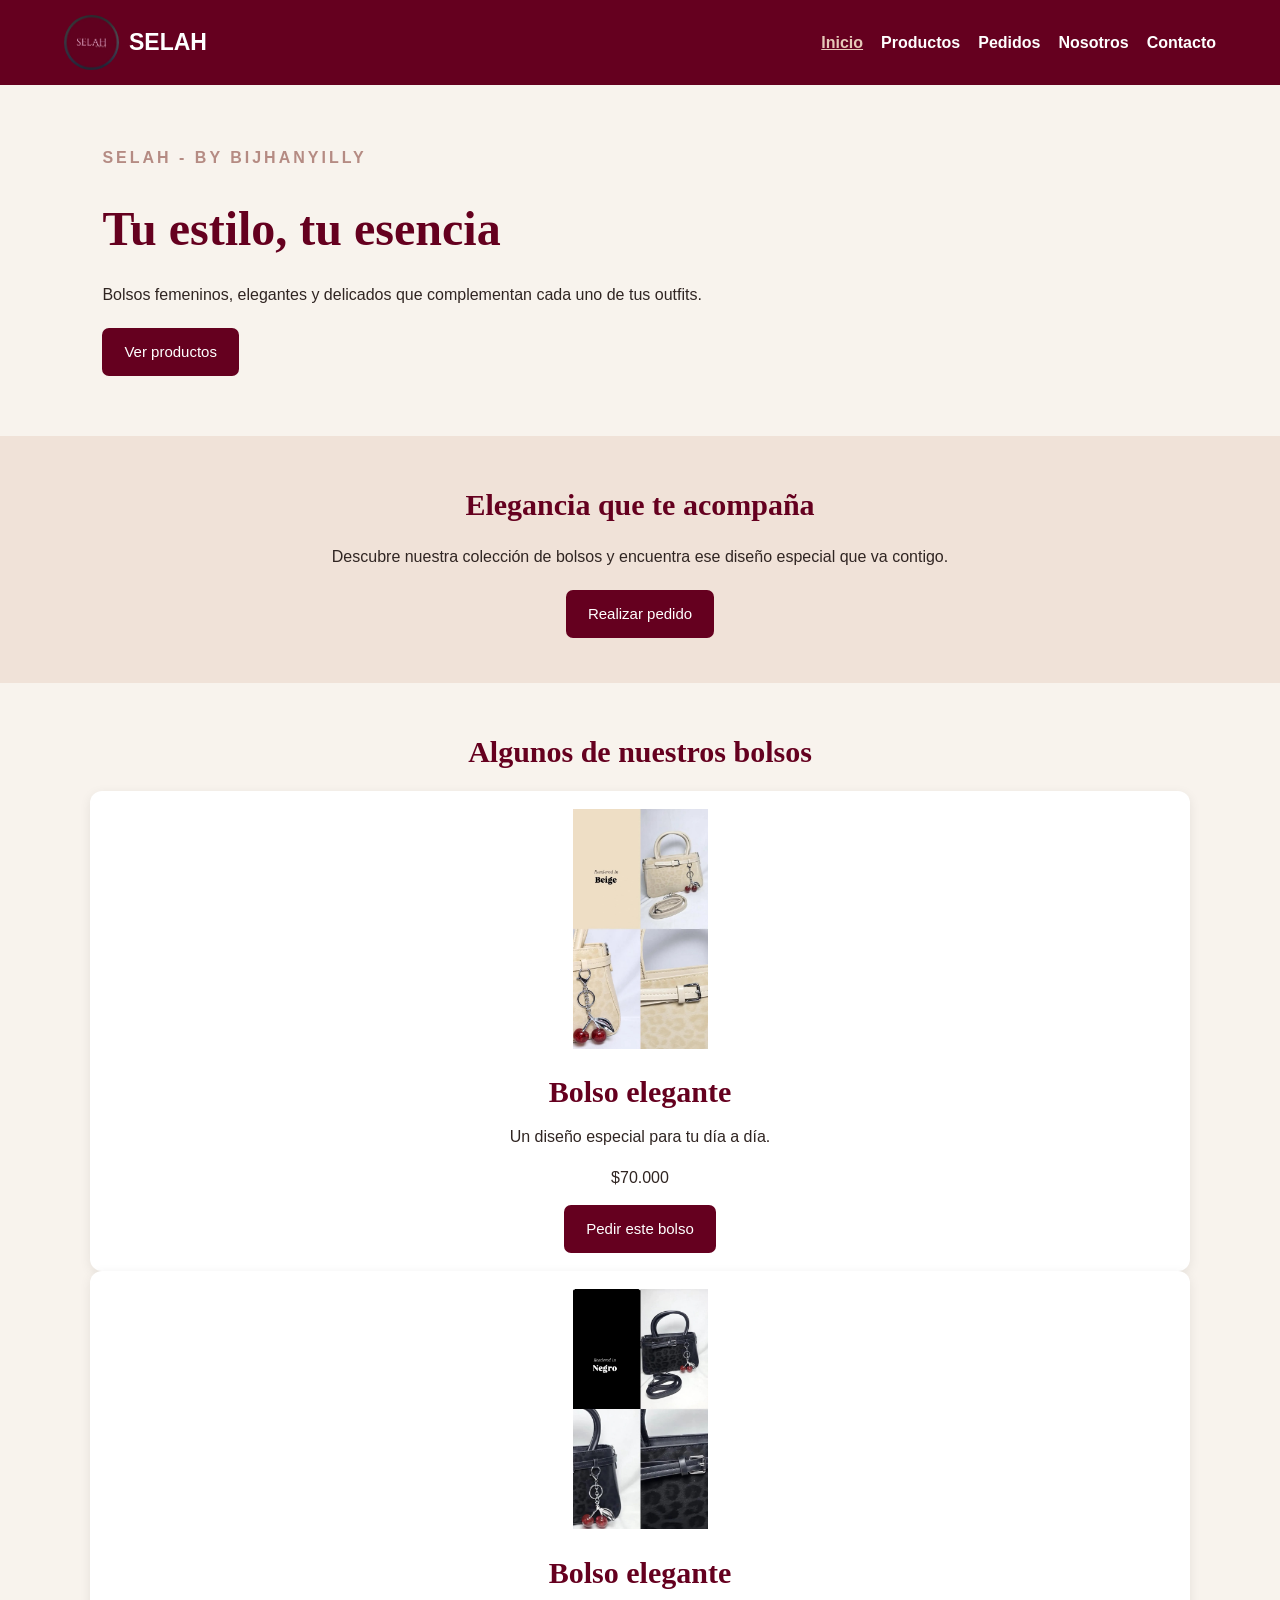
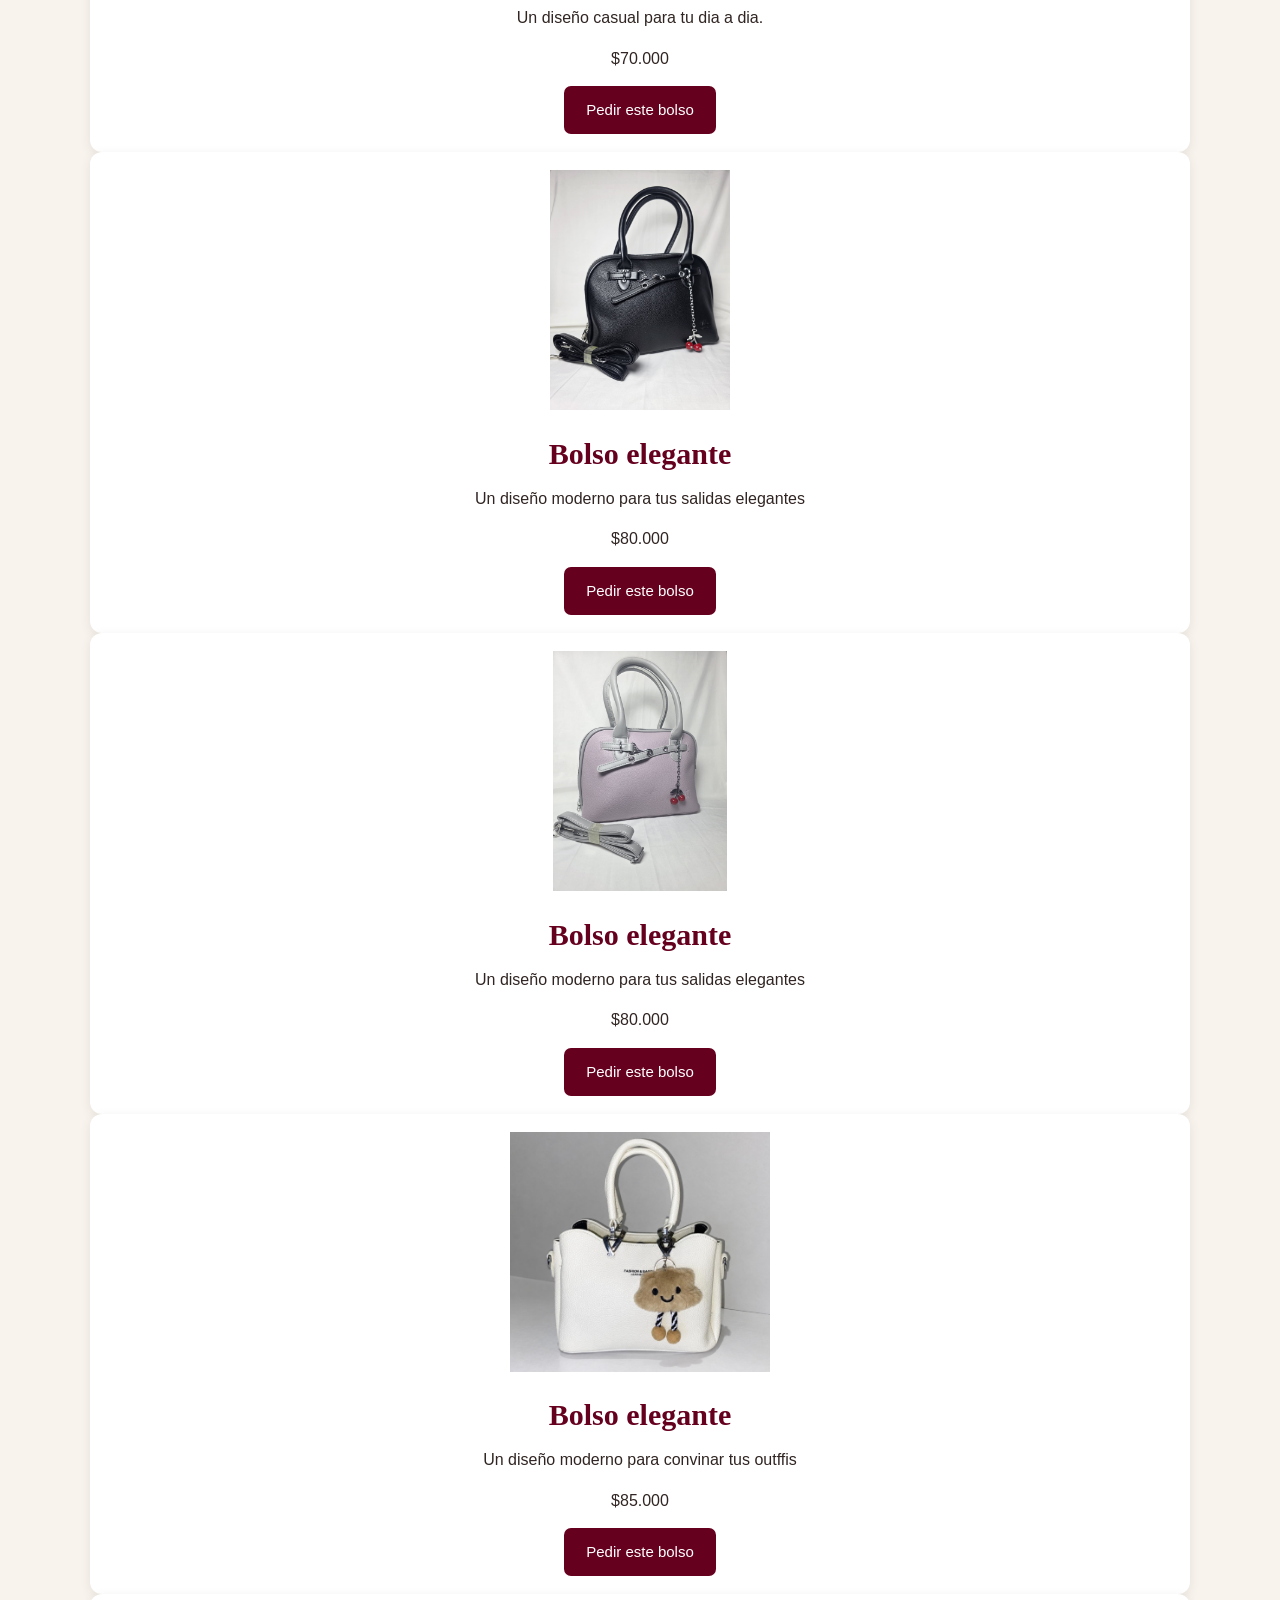
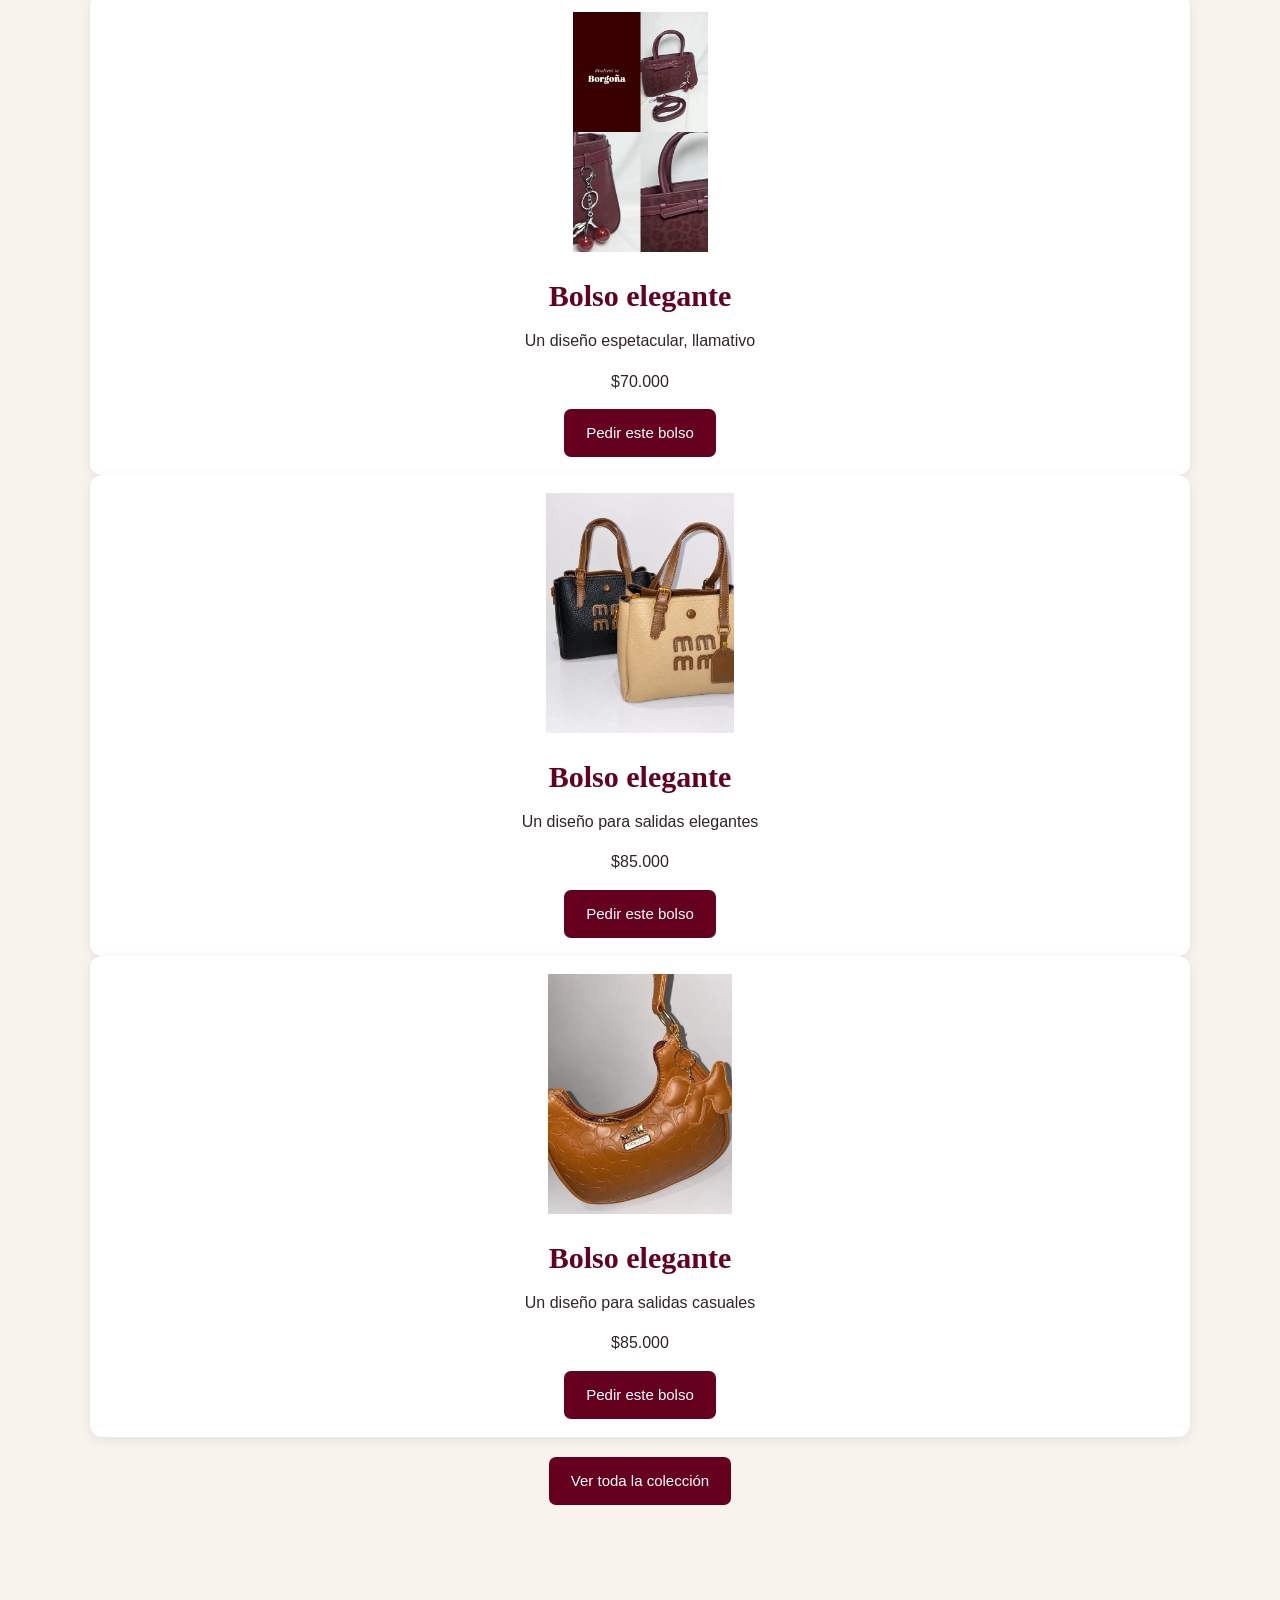
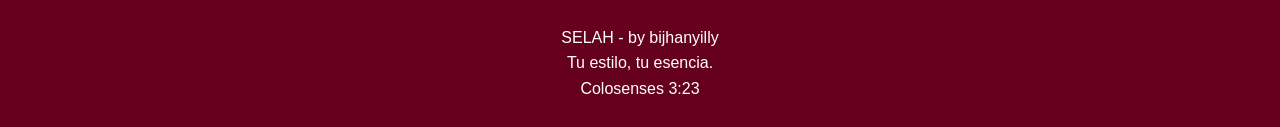
==== sesion14/index.html @ 852afa89 "Add files via upload" ====
<!DOCTYPE html>
<html lang="es">
<head>
    <meta charset="UTF-8">
    <meta name="viewport" content="width=device-width, initial-scale=1.0">
    <title>SELAH | Inicio</title>
    <link rel="stylesheet" href="styles.css">
</head>
<body>

<header>
    <a class="marca" href="index.html">
        <img src="img/logo.jpg " alt="Logo SELAH">
        <span>SELAH</span>
    </a>

    <nav>
        <a class="activo" href="index.html">Inicio</a>
        <a href="producto.html">Productos</a>
        <a href="pedido.html">Pedidos</a>
        <a href="nosotros.html">Nosotros</a>
        <a href="contacto.html">Contacto</a>
    </nav>
</header>

<main>
    <section class="portada">
        <div class="portada-texto">
            <p class="subtitulo">SELAH - BY BIJHANYILLY</p>
            <h1>Tu estilo, tu esencia</h1>
            <p>
                Bolsos femeninos, elegantes y delicados
                que complementan cada uno de tus outfits.
            </p>
            <a class="boton" href="productos.html">Ver productos</a>
        </div>

        
    </section>

    <section class="bienvenida">
        <h2>Elegancia que te acompaña</h2>
        <p>
            Descubre nuestra colección de bolsos y encuentra
            ese diseño especial que va contigo.
        </p>
        <a class="boton" href="pedidos.html">Realizar pedido</a>
    </section>

    <section class="destacados">
        <h2>Algunos de nuestros bolsos</h2>

<article class="producto">
    <img src="img/beige.jpg" alt="Bolso elegante">
    <h2>Bolso elegante</h2>
    <p>Un diseño especial para tu día a día.</p>
    <p class="precio">$70.000</p>
    <a class="boton" href="pedidos.html">Pedir este bolso</a>
</article>

<article class="producto">
    <img src="img/Negro.jpg" alt="Bolso elegante">
    <h2>Bolso elegante</h2>
    <p>Un diseño casual para tu dia a dia.</p>
    <p class="precio">$70.000</p>
    <a class="boton" href="pedidos.html">Pedir este bolso</a>
</article>

<article class="producto">
    <img src="img/NegroC.jpg" alt="Bolso elegante">
    <h2>Bolso elegante</h2>
    <p>Un diseño moderno para tus salidas elegantes</p>
    <p class="precio">$80.000</p>
    <a class="boton" href="pedidos.html">Pedir este bolso</a>
</article>

<article class="producto">
    <img src="img/lila.jpg" alt="Bolso elegante">
    <h2>Bolso elegante</h2>
    <p>Un diseño moderno para tus salidas elegantes</p>
    <p class="precio">$80.000</p>
    <a class="boton" href="pedidos.html">Pedir este bolso</a>
</article>
 <article class="producto">
    <img src="img/blanco.jpg" alt="Bolso elegante">
    <h2>Bolso elegante</h2>
    <p>Un diseño moderno para convinar tus outffis</p>
    <p class="precio">$85.000</p>
    <a class="boton" href="pedidos.html">Pedir este bolso</a>
</article>  
<article class="producto">
    <img src="img/gorgona.jpg" alt="Bolso elegante">
    <h2>Bolso elegante</h2>
    <p>Un diseño espetacular, llamativo</p>
    <p class="precio">$70.000</p>
    <a class="boton" href="pedidos.html">Pedir este bolso</a>
</article>  
<article class="producto">
    <img src="img/cafe.jpg" alt="Bolso elegante">
    <h2>Bolso elegante</h2>
    <p>Un diseño para salidas elegantes</p>
    <p class="precio">$85.000</p>
    <a class="boton" href="pedidos.html">Pedir este bolso</a>
</article> 
 <article class="producto">
    <img src="img/ladrillo.jpg" alt="Bolso elegante">
    <h2>Bolso elegante</h2>
    <p>Un diseño para salidas casuales</p>
    <p class="precio">$85.000</p>
    <a class="boton" href="pedidos.html">Pedir este bolso</a>
</article>  


        <a class="boton" href="productos.html">Ver toda la colección</a>
    </section>
</main>

<footer>
    <p>SELAH - by bijhanyilly</p>
    <p>Tu estilo, tu esencia.</p>
    <p>Colosenses 3:23</p>
</footer>

</body>
</html>
---- sesion14/styles.css ----
* {
    margin: 0;
    padding: 0;
    box-sizing: border-box;
}

body {
    font-family: Arial, sans-serif;
    background: #F8F3ED;
    color: #302522;
    line-height: 1.6;
}

/* ENCABEZADO */

header {
    background: #65001F;
    color: white;
    padding: 15px 5%;
    display: flex;
    justify-content: space-between;
    align-items: center;
    flex-wrap: wrap;
    gap: 15px;
}

.marca {
    display: flex;
    align-items: center;
    gap: 10px;
    color: white;
    text-decoration: none;
    font-size: 23px;
    font-weight: bold;
}

.marca img {
    width: 55px;
    height: 55px;
    object-fit: cover;
    border-radius: 50%;
}

nav {
    display: flex;
    flex-wrap: wrap;
    gap: 18px;
}

nav a {
    color: white;
    text-decoration: none;
    font-weight: bold;
    transition: 0.3s;
}

nav a:hover,
nav a.activo {
    color: #E6C9B8;
    text-decoration: underline;
}

/* PORTADA */

.portada {
    display: flex;
    align-items: center;
    justify-content: center;
    gap: 40px;
    padding: 60px 8%;
    flex-wrap: wrap;
}

.portada-texto {
    flex: 1;
    min-width: 260px;
}

.subtitulo {
    color: #B58B83;
    font-weight: bold;
    letter-spacing: 3px;
}

.portada h1 {
    color: #65001F;
    font-family: Georgia, serif;
    font-size: 48px;
    margin: 15px 0;
}

.portada-texto p {
    margin-bottom: 20px;
}

.portada-imagen {
    flex: 1;
    min-width: 260px;
    text-align: center;
}

.portada-imagen img {
    width: 100%;
    max-width: 430px;
    height: 380px;
    object-fit: contain;
    border-radius: 15px;
}

/* BOTONES */

.boton {
    display: inline-block;
    background: #65001F;
    color: white;
    padding: 12px 22px;
    border: none;
    border-radius: 7px;
    text-decoration: none;
    cursor: pointer;
    font-size: 15px;
    transition: 0.3s;
}

.boton:hover {
    background: #B58B83;
    color: white;
}

/* SECCIONES */

.bienvenida,
.destacados {
    text-align: center;
    padding: 45px 7%;
}

.bienvenida {
    background: #F0E2D8;
}

.bienvenida h2,
.destacados h2 {
    color: #65001F;
    font-family: Georgia, serif;
    font-size: 30px;
    margin-bottom: 15px;
}

.bienvenida .boton,
.destacados > .boton {
    margin-top: 20px;
}

/* PRODUCTOS */

.contenedor {
    width: 90%;
    max-width: 1150px;
    margin: 40px auto;
}

.encabezado-pagina {
    text-align: center;
    margin-bottom: 35px;
}

.encabezado-pagina h1 {
    color: #65001F;
    font-family: Georgia, serif;
    font-size: 36px;
    margin-bottom: 10px;
}

.productos {
    display: grid;
    grid-template-columns: repeat(auto-fit, minmax(220px, 1fr));
    gap: 25px;
    margin: 30px 0;
}

.producto {
    background: white;
    padding: 18px;
    border-radius: 12px;
    text-align: center;
    box-shadow: 0 3px 12px rgba(0,0,0,0.08);
}

.producto img {
    width: 100%;
    height: 240px;
    object-fit: contain;
    margin-bottom: 12px;
}

.producto h2,
.producto h3 {
    color: #65001F;
    margin-bottom: 8px;
}

.producto p {
    margin-bottom: 15px;
}

/* FORMULARIO */

.formulario {
    background: #F0E2D8;
    max-width: 650px;
    margin: auto;
    padding: 30px;
    border-radius: 15px;
    display: flex;
    flex-direction: column;
    gap: 12px;
}

.formulario label {
    color: #65001F;
    font-weight: bold;
}

.formulario input,
.formulario select,
.formulario textarea {
    width: 100%;
    padding: 12px;
    border: 1px solid #B58B83;
    border-radius: 7px;
    font: inherit;
    background: white;
}

.formulario button {
    margin-top: 10px;
}

/* NOSOTROS */

.historia {
    display: flex;
    align-items: center;
    gap: 35px;
    background: white;
    padding: 30px;
    border-radius: 15px;
}

.historia img {
    width: 220px;
    max-width: 100%;
    border-radius: 12px;
}

.historia h2 {
    color: #65001F;
    margin-bottom: 12px;
}

.historia p {
    margin-bottom: 12px;
}

blockquote {
    color: #65001F;
    font-family: Georgia, serif;
    font-style: italic;
    margin-top: 20px;
}

/* CONTACTO */

.contacto {
    background: #F0E2D8;
    max-width: 650px;
    margin: auto;
    padding: 35px;
    text-align: center;
    border-radius: 15px;
}

.contacto h2 {
    color: #65001F;
    margin-bottom: 20px;
}

.contacto p {
    margin-bottom: 12px;
}

.contacto .boton {
    margin-top: 15px;
}

/* PIE DE PÁGINA */

footer {
    background: #65001F;
    color: white;
    text-align: center;
    padding: 25px;
    margin-top: 50px;
}

/* DISEÑO PARA CELULARES */

@media (max-width: 700px) {
    header {
        flex-direction: column;
    }

    nav {
        justify-content: center;
        gap: 12px;
    }

    .portada {
        padding: 35px 6%;
        text-align: center;
    }

    .portada h1 {
        font-size: 35px;
    }

    .historia {
        flex-direction: column;
        text-align: center;
    }

    .historia img {
        width: 180px;
    }

    .formulario {
        padding: 20px;
    }
}
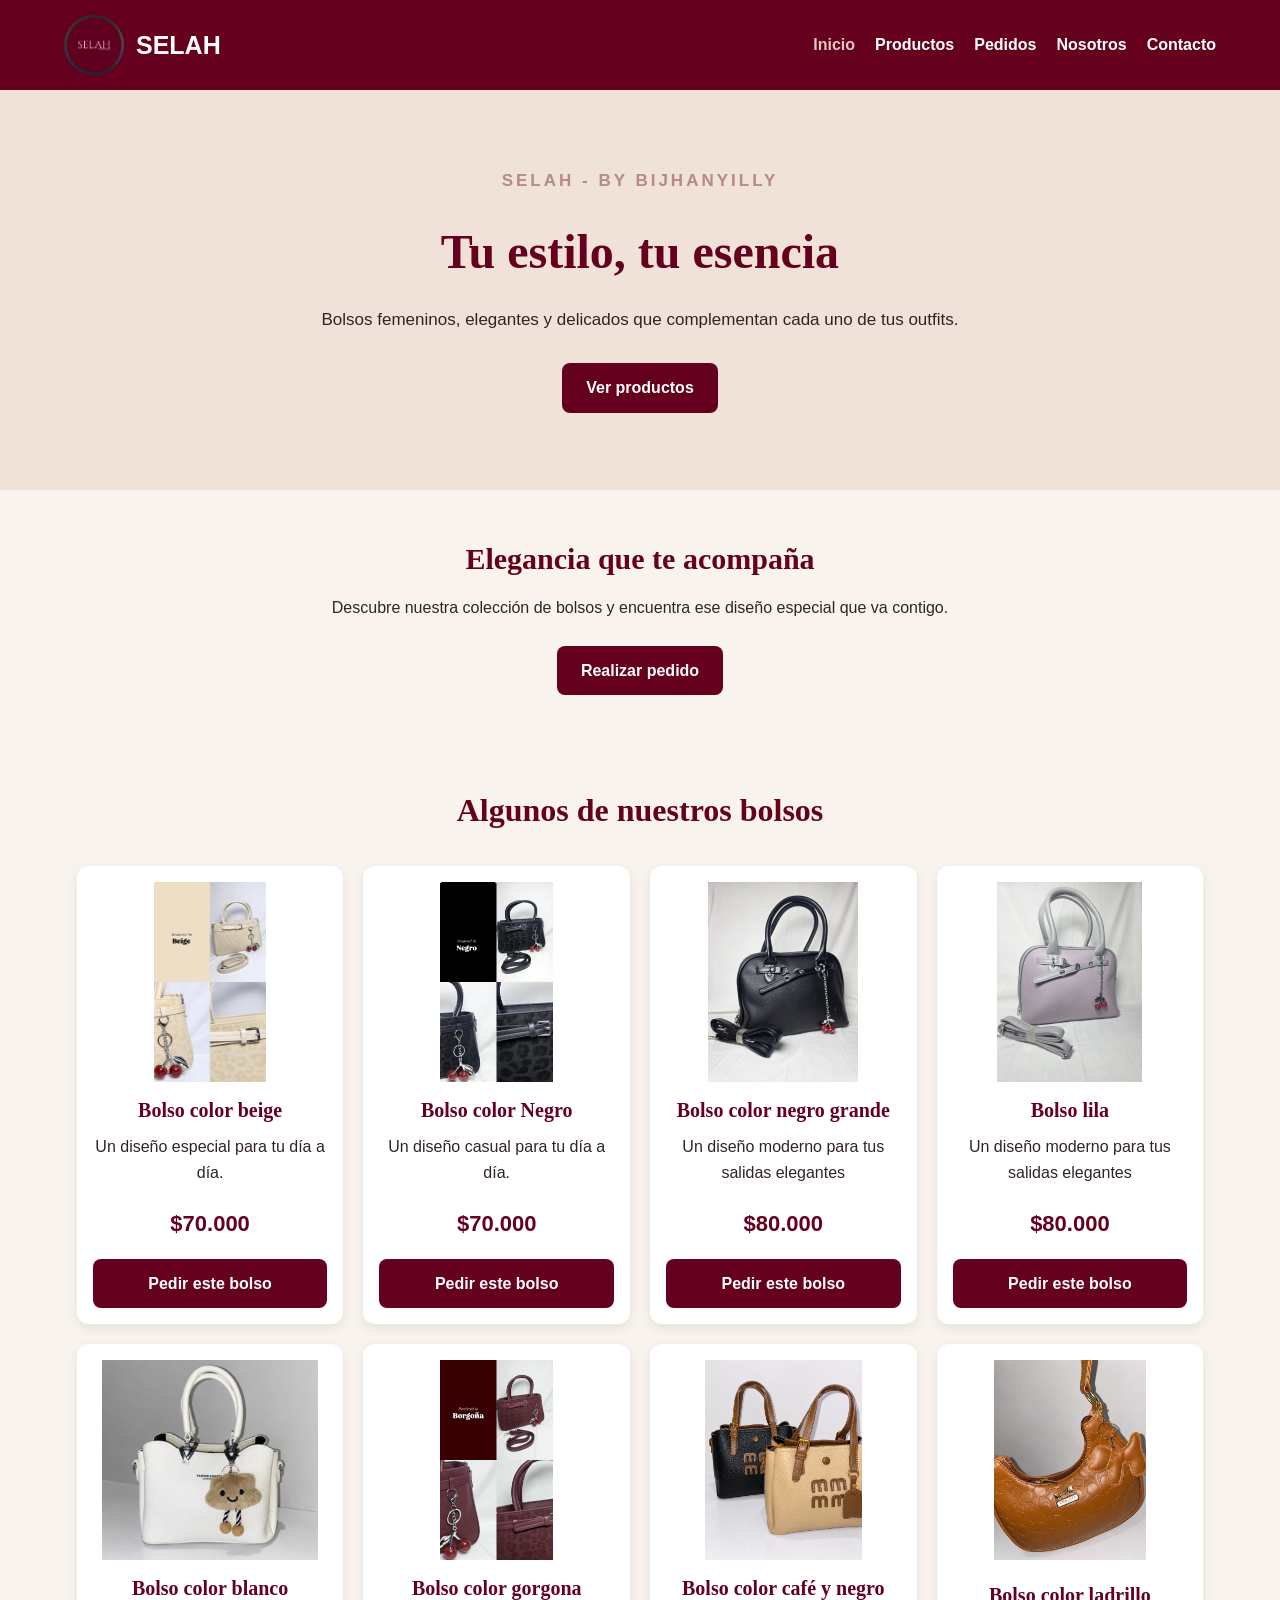
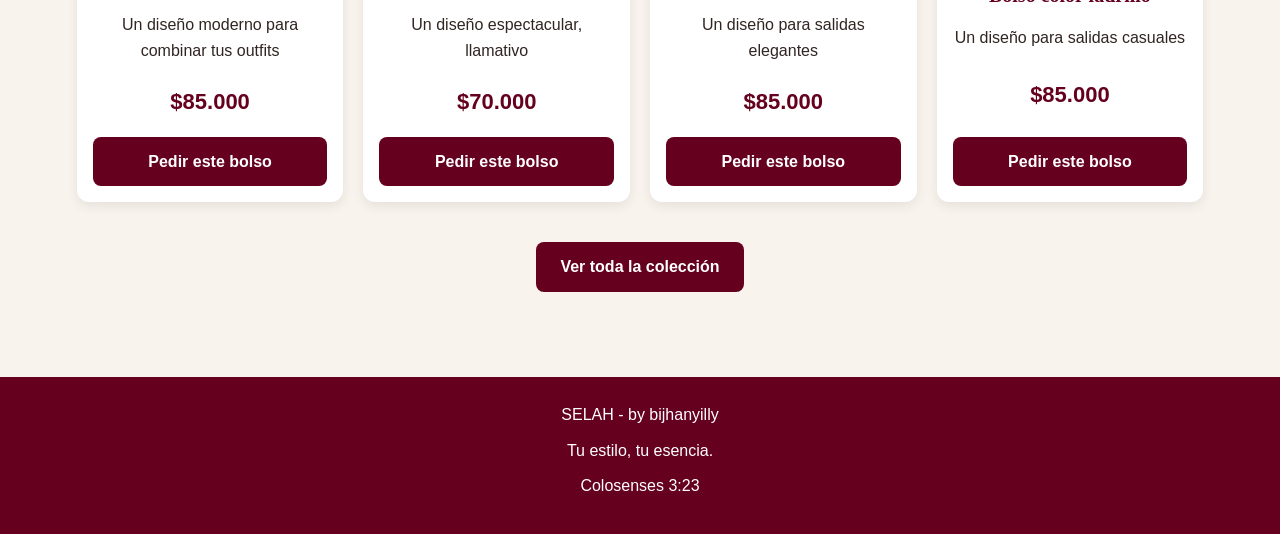
==== commit bcda2bb7: "Add files via upload" ====
--- a/sesion14/index.html
+++ b/sesion14/index.html
@@ -5,12 +5,13 @@
     <meta name="viewport" content="width=device-width, initial-scale=1.0">
     <title>SELAH | Inicio</title>
     <link rel="stylesheet" href="styles.css">
+    <link rel="stylesheet" href="kit.css">
 </head>
 <body>
 
 <header>
     <a class="marca" href="index.html">
-        <img src="img/logo.jpg " alt="Logo SELAH">
+        <img src="img/logo.jpg" alt="Logo SELAH">
         <span>SELAH</span>
     </a>
 
@@ -32,10 +33,8 @@
                 Bolsos femeninos, elegantes y delicados
                 que complementan cada uno de tus outfits.
             </p>
-            <a class="boton" href="productos.html">Ver productos</a>
+            <a class="boton" href="producto.html">Ver productos</a>
         </div>
-
-        
     </section>
 
     <section class="bienvenida">
@@ -44,74 +43,79 @@
             Descubre nuestra colección de bolsos y encuentra
             ese diseño especial que va contigo.
         </p>
-        <a class="boton" href="pedidos.html">Realizar pedido</a>
+        <a class="boton" href="pedido.html">Realizar pedido</a>
     </section>
 
     <section class="destacados">
         <h2>Algunos de nuestros bolsos</h2>
 
-<article class="producto">
-    <img src="img/beige.jpg" alt="Bolso elegante">
-    <h2>Bolso elegante</h2>
-    <p>Un diseño especial para tu día a día.</p>
-    <p class="precio">$70.000</p>
-    <a class="boton" href="pedidos.html">Pedir este bolso</a>
-</article>
+        <div class="productos">
+            <article class="producto">
+                <img src="img/beige.jpg" alt="Bolso elegante">
+                <h2>Bolso color beige</h2>
+                <p>Un diseño especial para tu día a día.</p>
+                <p class="precio">$70.000</p>
+                <a class="boton" href="pedido.html">Pedir este bolso</a>
+            </article>
 
-<article class="producto">
-    <img src="img/Negro.jpg" alt="Bolso elegante">
-    <h2>Bolso elegante</h2>
-    <p>Un diseño casual para tu dia a dia.</p>
-    <p class="precio">$70.000</p>
-    <a class="boton" href="pedidos.html">Pedir este bolso</a>
-</article>
+            <article class="producto">
+                <img src="img/Negro.jpg" alt="Bolso elegante">
+                <h2>Bolso color Negro</h2>
+                <p>Un diseño casual para tu día a día.</p>
+                <p class="precio">$70.000</p>
+                <a class="boton" href="pedido.html">Pedir este bolso</a>
+            </article>
 
-<article class="producto">
-    <img src="img/NegroC.jpg" alt="Bolso elegante">
-    <h2>Bolso elegante</h2>
-    <p>Un diseño moderno para tus salidas elegantes</p>
-    <p class="precio">$80.000</p>
-    <a class="boton" href="pedidos.html">Pedir este bolso</a>
-</article>
+            <article class="producto">
+                <img src="img/NegroC.jpg" alt="Bolso elegante">
+                <h2>Bolso color negro grande</h2>
+                <p>Un diseño moderno para tus salidas elegantes</p>
+                <p class="precio">$80.000</p>
+                <a class="boton" href="pedido.html">Pedir este bolso</a>
+            </article>
 
-<article class="producto">
-    <img src="img/lila.jpg" alt="Bolso elegante">
-    <h2>Bolso elegante</h2>
-    <p>Un diseño moderno para tus salidas elegantes</p>
-    <p class="precio">$80.000</p>
-    <a class="boton" href="pedidos.html">Pedir este bolso</a>
-</article>
- <article class="producto">
-    <img src="img/blanco.jpg" alt="Bolso elegante">
-    <h2>Bolso elegante</h2>
-    <p>Un diseño moderno para convinar tus outffis</p>
-    <p class="precio">$85.000</p>
-    <a class="boton" href="pedidos.html">Pedir este bolso</a>
-</article>  
-<article class="producto">
-    <img src="img/gorgona.jpg" alt="Bolso elegante">
-    <h2>Bolso elegante</h2>
-    <p>Un diseño espetacular, llamativo</p>
-    <p class="precio">$70.000</p>
-    <a class="boton" href="pedidos.html">Pedir este bolso</a>
-</article>  
-<article class="producto">
-    <img src="img/cafe.jpg" alt="Bolso elegante">
-    <h2>Bolso elegante</h2>
-    <p>Un diseño para salidas elegantes</p>
-    <p class="precio">$85.000</p>
-    <a class="boton" href="pedidos.html">Pedir este bolso</a>
-</article> 
- <article class="producto">
-    <img src="img/ladrillo.jpg" alt="Bolso elegante">
-    <h2>Bolso elegante</h2>
-    <p>Un diseño para salidas casuales</p>
-    <p class="precio">$85.000</p>
-    <a class="boton" href="pedidos.html">Pedir este bolso</a>
-</article>  
+            <article class="producto">
+                <img src="img/lila.jpg" alt="Bolso elegante">
+                <h2>Bolso lila</h2>
+                <p>Un diseño moderno para tus salidas elegantes</p>
+                <p class="precio">$80.000</p>
+                <a class="boton" href="pedido.html">Pedir este bolso</a>
+            </article>
 
+            <article class="producto">
+                <img src="img/blanco.jpg" alt="Bolso elegante">
+                <h2>Bolso color blanco</h2>
+                <p>Un diseño moderno para combinar tus outfits</p>
+                <p class="precio">$85.000</p>
+                <a class="boton" href="pedido.html">Pedir este bolso</a>
+            </article>
 
-        <a class="boton" href="productos.html">Ver toda la colección</a>
+            <article class="producto">
+                <img src="img/gorgona.jpg" alt="Bolso elegante">
+                <h2>Bolso color gorgona</h2>
+                <p>Un diseño espectacular, llamativo</p>
+                <p class="precio">$70.000</p>
+                <a class="boton" href="pedido.html">Pedir este bolso</a>
+            </article>
+
+            <article class="producto">
+                <img src="img/cafe.jpg" alt="Bolso elegante">
+                <h2>Bolso color café y negro</h2>
+                <p>Un diseño para salidas elegantes</p>
+                <p class="precio">$85.000</p>
+                <a class="boton" href="pedido.html">Pedir este bolso</a>
+            </article>
+
+            <article class="producto">
+                <img src="img/ladrillo.jpg" alt="Bolso elegante">
+                <h2>Bolso color ladrillo</h2>
+                <p>Un diseño para salidas casuales</p>
+                <p class="precio">$85.000</p>
+                <a class="boton" href="pedido.html">Pedir este bolso</a>
+            </article>
+        </div>
+
+        <a class="boton" href="producto.html">Ver toda la colección</a>
     </section>
 </main>
 
@@ -122,4 +126,4 @@
 </footer>
 
 </body>
-</html>
+</html>
--- a/sesion14/styles.css
+++ b/sesion14/styles.css
@@ -1,3 +1,5 @@
+/* ESTILOS GENERALES */
+
 * {
     margin: 0;
     padding: 0;
@@ -6,7 +8,7 @@
 
 body {
     font-family: Arial, sans-serif;
-    background: #F8F3ED;
+    background-color: #F8F3ED;
     color: #302522;
     line-height: 1.6;
 }
@@ -14,7 +16,7 @@
 /* ENCABEZADO */
 
 header {
-    background: #65001F;
+    background-color: #65001F;
     color: white;
     padding: 15px 5%;
     display: flex;
@@ -27,24 +29,26 @@
 .marca {
     display: flex;
     align-items: center;
-    gap: 10px;
-    color: white;
+    gap: 12px;
     text-decoration: none;
-    font-size: 23px;
+    color: white;
+    font-size: 25px;
     font-weight: bold;
 }
 
 .marca img {
-    width: 55px;
-    height: 55px;
+    width: 60px;
+    height: 60px;
     object-fit: cover;
     border-radius: 50%;
 }
 
+/* MENÚ */
+
 nav {
     display: flex;
+    gap: 20px;
     flex-wrap: wrap;
-    gap: 18px;
 }
 
 nav a {
@@ -57,23 +61,22 @@
 nav a:hover,
 nav a.activo {
     color: #E6C9B8;
-    text-decoration: underline;
 }
 
 /* PORTADA */
 
 .portada {
-    display: flex;
+    min-height: 400px;
+    display: flex;
+    justify-content: center;
     align-items: center;
-    justify-content: center;
-    gap: 40px;
     padding: 60px 8%;
-    flex-wrap: wrap;
+    background-color: #F0E2D8;
 }
 
 .portada-texto {
-    flex: 1;
-    min-width: 260px;
+    max-width: 750px;
+    text-align: center;
 }
 
 .subtitulo {
@@ -91,224 +94,139 @@
 
 .portada-texto p {
     margin-bottom: 20px;
-}
-
-.portada-imagen {
-    flex: 1;
-    min-width: 260px;
-    text-align: center;
-}
-
-.portada-imagen img {
-    width: 100%;
-    max-width: 430px;
-    height: 380px;
-    object-fit: contain;
-    border-radius: 15px;
+    font-size: 17px;
 }
 
 /* BOTONES */
 
 .boton {
     display: inline-block;
-    background: #65001F;
+    background-color: #65001F;
     color: white;
     padding: 12px 22px;
+    border-radius: 8px;
+    text-decoration: none;
+    font-weight: bold;
     border: none;
-    border-radius: 7px;
-    text-decoration: none;
     cursor: pointer;
-    font-size: 15px;
     transition: 0.3s;
+    margin-top: 10px;
 }
 
 .boton:hover {
-    background: #B58B83;
-    color: white;
-}
-
-/* SECCIONES */
-
-.bienvenida,
-.destacados {
-    text-align: center;
-    padding: 45px 7%;
-}
+    background-color: #B58B83;
+    transform: translateY(-2px);
+}
+
+/* BIENVENIDA */
 
 .bienvenida {
-    background: #F0E2D8;
-}
-
-.bienvenida h2,
-.destacados h2 {
+    text-align: center;
+    padding: 45px 20px;
+}
+
+.bienvenida h2 {
     color: #65001F;
     font-family: Georgia, serif;
     font-size: 30px;
+    margin-bottom: 12px;
+}
+
+.bienvenida p {
     margin-bottom: 15px;
 }
 
-.bienvenida .boton,
-.destacados > .boton {
-    margin-top: 20px;
-}
-
 /* PRODUCTOS */
 
-.contenedor {
-    width: 90%;
-    max-width: 1150px;
-    margin: 40px auto;
-}
-
-.encabezado-pagina {
-    text-align: center;
-    margin-bottom: 35px;
-}
-
-.encabezado-pagina h1 {
+.destacados {
+    padding: 45px 6%;
+    text-align: center;
+}
+
+.destacados > h2 {
     color: #65001F;
     font-family: Georgia, serif;
-    font-size: 36px;
-    margin-bottom: 10px;
+    font-size: 32px;
+    margin-bottom: 30px;
 }
 
 .productos {
     display: grid;
-    grid-template-columns: repeat(auto-fit, minmax(220px, 1fr));
-    gap: 25px;
-    margin: 30px 0;
+    grid-template-columns: repeat(4, 1fr);
+    gap: 20px;
+    width: 100%;
+    margin: 30px auto;
 }
 
 .producto {
-    background: white;
-    padding: 18px;
+    background-color: white;
+    padding: 16px;
     border-radius: 12px;
-    text-align: center;
-    box-shadow: 0 3px 12px rgba(0,0,0,0.08);
+    box-shadow: 0 4px 12px rgba(0, 0, 0, 0.08);
+    text-align: center;
+    display: flex;
+    flex-direction: column;
+    justify-content: space-between;
+    transition: 0.3s;
+}
+
+.producto:hover {
+    transform: translateY(-5px);
 }
 
 .producto img {
     width: 100%;
-    height: 240px;
+    height: 200px;
     object-fit: contain;
+    border-radius: 8px;
     margin-bottom: 12px;
 }
 
 .producto h2,
 .producto h3 {
     color: #65001F;
+    font-size: 20px;
     margin-bottom: 8px;
 }
 
 .producto p {
-    margin-bottom: 15px;
-}
-
-/* FORMULARIO */
-
-.formulario {
-    background: #F0E2D8;
-    max-width: 650px;
-    margin: auto;
-    padding: 30px;
-    border-radius: 15px;
-    display: flex;
-    flex-direction: column;
-    gap: 12px;
-}
-
-.formulario label {
-    color: #65001F;
-    font-weight: bold;
-}
-
-.formulario input,
-.formulario select,
-.formulario textarea {
-    width: 100%;
-    padding: 12px;
-    border: 1px solid #B58B83;
-    border-radius: 7px;
-    font: inherit;
-    background: white;
-}
-
-.formulario button {
-    margin-top: 10px;
-}
-
-/* NOSOTROS */
-
-.historia {
-    display: flex;
-    align-items: center;
-    gap: 35px;
-    background: white;
-    padding: 30px;
-    border-radius: 15px;
-}
-
-.historia img {
-    width: 220px;
-    max-width: 100%;
-    border-radius: 12px;
-}
-
-.historia h2 {
-    color: #65001F;
-    margin-bottom: 12px;
-}
-
-.historia p {
-    margin-bottom: 12px;
-}
-
-blockquote {
-    color: #65001F;
-    font-family: Georgia, serif;
-    font-style: italic;
-    margin-top: 20px;
-}
-
-/* CONTACTO */
-
-.contacto {
-    background: #F0E2D8;
-    max-width: 650px;
-    margin: auto;
-    padding: 35px;
-    text-align: center;
-    border-radius: 15px;
-}
-
-.contacto h2 {
-    color: #65001F;
-    margin-bottom: 20px;
-}
-
-.contacto p {
-    margin-bottom: 12px;
-}
-
-.contacto .boton {
-    margin-top: 15px;
+    margin-bottom: 8px;
+}
+
+/* PRECIOS */
+
+.precio {
+    color: #65001F;
+    font-size: 22px;
+    font-weight: bold;
+    margin: 12px 0;
 }
 
 /* PIE DE PÁGINA */
 
 footer {
-    background: #65001F;
+    background-color: #65001F;
     color: white;
     text-align: center;
     padding: 25px;
-    margin-top: 50px;
-}
-
-/* DISEÑO PARA CELULARES */
+    margin-top: 40px;
+}
+
+/* TABLET */
+
+@media (max-width: 900px) {
+    .productos {
+        grid-template-columns: repeat(2, 1fr);
+        gap: 15px;
+    }
+}
+
+/* CELULAR */
 
 @media (max-width: 700px) {
     header {
         flex-direction: column;
+        text-align: center;
     }
 
     nav {
@@ -317,24 +235,18 @@
     }
 
     .portada {
-        padding: 35px 6%;
-        text-align: center;
+        padding: 45px 20px;
     }
 
     .portada h1 {
         font-size: 35px;
     }
 
-    .historia {
-        flex-direction: column;
-        text-align: center;
-    }
-
-    .historia img {
-        width: 180px;
-    }
-
-    .formulario {
-        padding: 20px;
+    .producto {
+        padding: 12px;
+    }
+
+    .producto img {
+        height: 160px;
     }
 }
--- a/sesion14/kit.css
+++ b/sesion14/kit.css
@@ -0,0 +1,167 @@
+/* =================================
+   KIT CSS - SELAH
+   BY BIJHANYILLY
+================================= */
+
+/* COLORES PRINCIPALES */
+
+:root {
+    --vinotinto: #65001F;
+    --rosa-antiguo: #B58B83;
+    --beige: #F8F3ED;
+    --beige-oscuro: #F0E2D8;
+    --cafe: #302522;
+    --blanco: #FFFFFF;
+}
+
+/* CONFIGURACIÓN GENERAL */
+
+* {
+    margin: 0;
+    padding: 0;
+    box-sizing: border-box;
+}
+
+html {
+    scroll-behavior: smooth;
+}
+
+body {
+    font-family: Arial, sans-serif;
+    background: var(--beige);
+    color: var(--cafe);
+    line-height: 1.6;
+}
+
+/* CONTENEDORES */
+
+.contenedor {
+    width: 90%;
+    max-width: 1200px;
+    margin: auto;
+}
+
+.seccion {
+    padding: 50px 20px;
+}
+
+.texto-centro {
+    text-align: center;
+}
+
+/* ENCABEZADOS */
+
+h1, h2, h3 {
+    color: var(--vinotinto);
+    font-family: Georgia, serif;
+}
+
+h1 {
+    font-size: 40px;
+}
+
+h2 {
+    font-size: 30px;
+}
+
+p {
+    margin-bottom: 10px;
+}
+
+/* BOTONES */
+
+.boton {
+    display: inline-block;
+    padding: 12px 24px;
+    background: var(--vinotinto);
+    color: var(--blanco);
+    text-decoration: none;
+    border-radius: 8px;
+    border: none;
+    cursor: pointer;
+    transition: 0.3s;
+}
+
+.boton:hover {
+    background: var(--rosa-antiguo);
+}
+
+/* IMÁGENES */
+
+img {
+    max-width: 100%;
+    display: block;
+}
+
+/* TARJETAS */
+
+.tarjeta {
+    background: var(--blanco);
+    padding: 20px;
+    border-radius: 12px;
+    box-shadow: 0 4px 12px rgba(0, 0, 0, 0.08);
+}
+
+/* CUADRÍCULA */
+
+.grid {
+    display: grid;
+    grid-template-columns: repeat(auto-fit, minmax(220px, 1fr));
+    gap: 25px;
+}
+
+/* FORMULARIOS */
+
+input,
+select,
+textarea {
+    width: 100%;
+    padding: 12px;
+    border: 1px solid var(--rosa-antiguo);
+    border-radius: 7px;
+    font-family: Arial, sans-serif;
+}
+
+input:focus,
+select:focus,
+textarea:focus {
+    outline: 2px solid var(--rosa-antiguo);
+}
+
+/* PRECIOS */
+
+.precio {
+    color: var(--vinotinto);
+    font-size: 22px;
+    font-weight: bold;
+}
+
+/* PIE DE PÁGINA */
+
+footer {
+    background: var(--vinotinto);
+    color: var(--blanco);
+    text-align: center;
+    padding: 25px;
+}
+
+/* ADAPTACIÓN A CELULARES */
+
+@media (max-width: 700px) {
+    h1 {
+        font-size: 32px;
+    }
+
+    h2 {
+        font-size: 25px;
+    }
+
+    .contenedor {
+        width: 94%;
+    }
+
+    .grid {
+        grid-template-columns: repeat(2, 1fr);
+        gap: 12px;
+    }
+}
